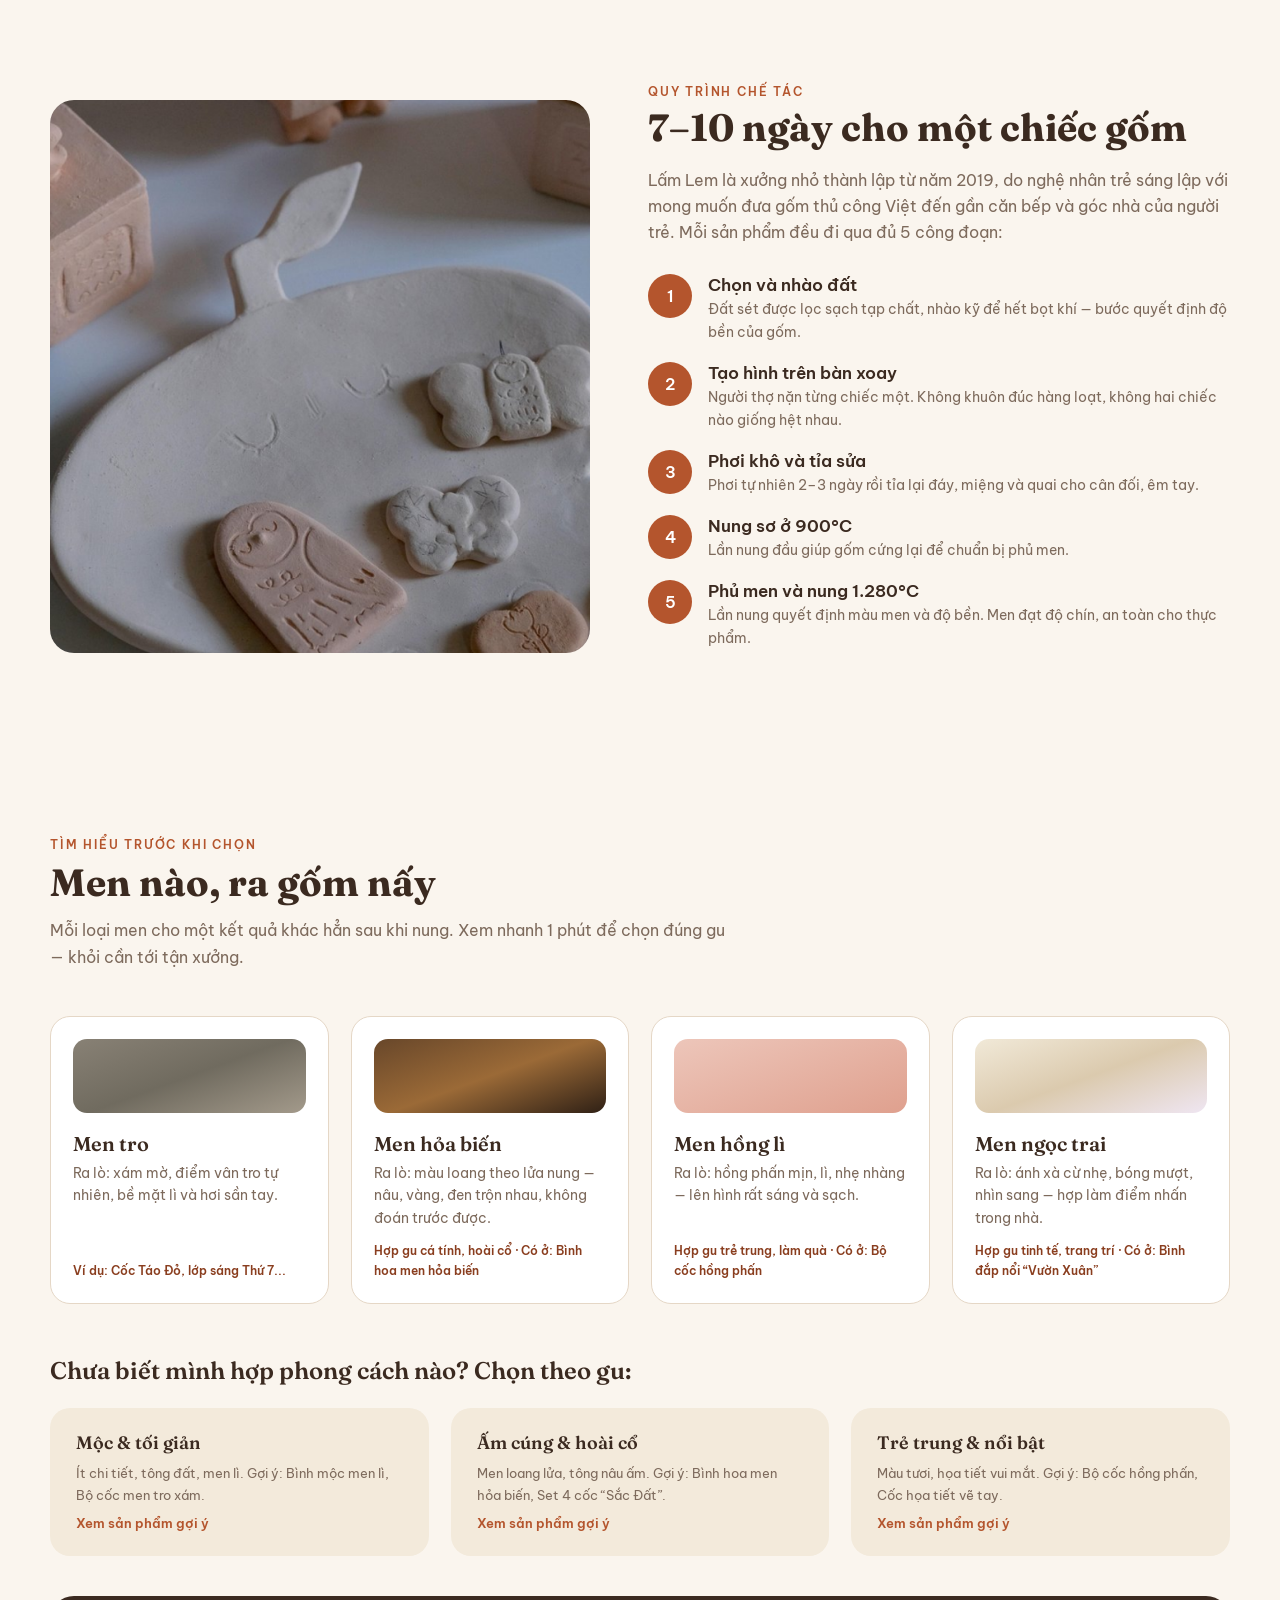
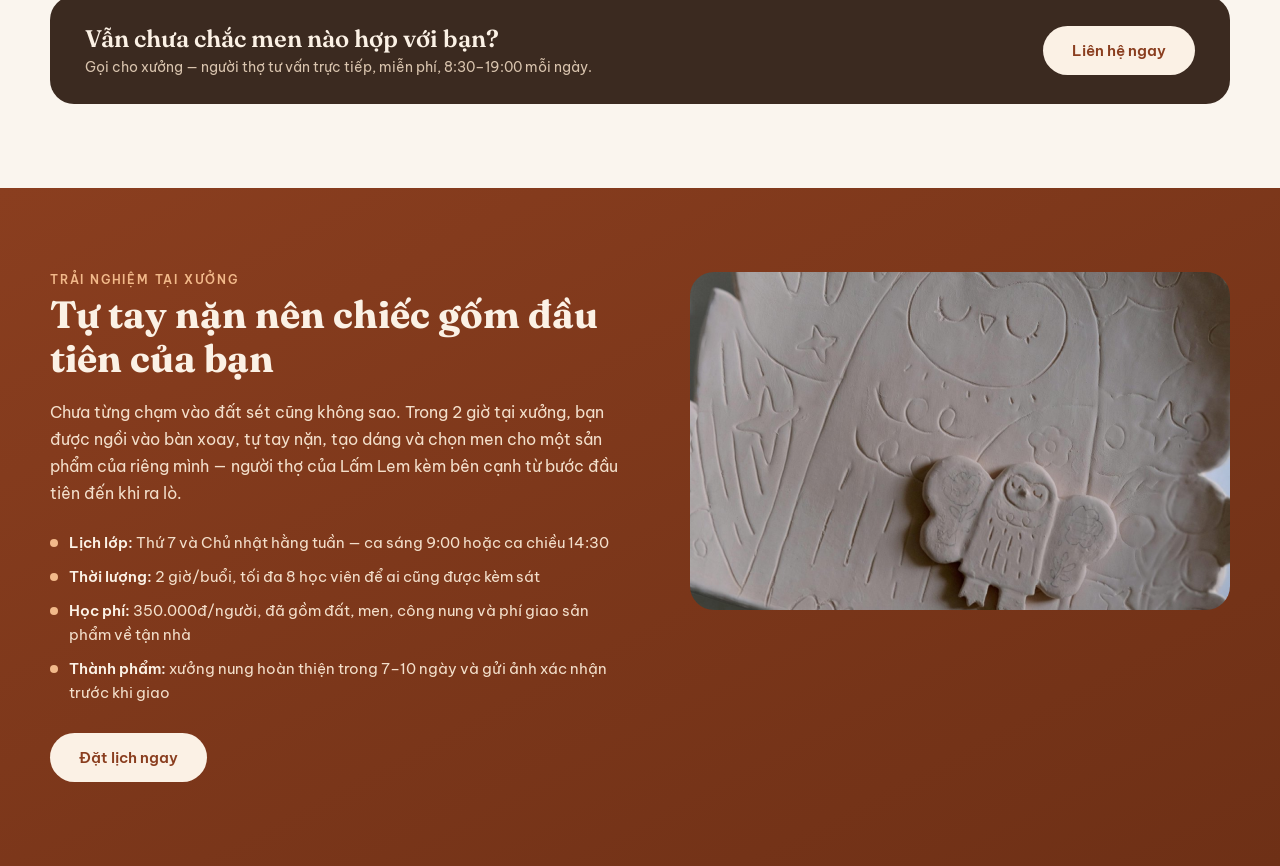
==== section456.html @ 416167be "Phần 2, section456" ====
<!DOCTYPE html>
<html lang="vi">
<head>
  <meta charset="UTF-8">
  <meta name="viewport" content="width=device-width, initial-scale=1">
  <title>Lấm Lem – Gốm thủ công</title>

  <!-- Font chữ từ Google Fonts: Fraunces (tiêu đề) và Be Vietnam Pro (chữ thường) -->
  <link rel="preconnect" href="https://fonts.googleapis.com">
  <link rel="preconnect" href="https://fonts.gstatic.com" crossorigin>
  <link href="https://fonts.googleapis.com/css2?family=Fraunces:opsz,wght@9..144,600;9..144,700&family=Be+Vietnam+Pro:wght@400;500;600&display=swap" rel="stylesheet">

  <style>
 
    body { margin: 0; }

    .b-page,
    .b-page * {
      box-sizing: border-box;
      margin: 0;
    }

    .b-page {
      font-family: "Be Vietnam Pro", sans-serif;
      color: #7D6A5C;
      background: #FAF5EE;
    }

    
    /* Lớp NỀN: phủ kín chiều ngang */
    .b-s2-section {
      background: #FAF5EE;
      padding: 84px 20px;
    }

    /* Hộp NỘI DUNG: căn giữa, ảnh trái - chữ phải */
    .b-s2-container {
      max-width: 1180px;
      margin: 0 auto;
      display: flex;
      align-items: center;
      gap: 58px;
    }

    .b-s2-photo {
      width: 540px;
      height: 553px;
      flex-shrink: 0;         /* không cho ảnh bị co lại */
      object-fit: cover;      /* ảnh vừa khung, không bị méo */
      border-radius: 24px;
    }

    .b-s2-content {
      flex: 1;
    }

    .b-s2-eyebrow {
      font-size: 12px;
      font-weight: 600;
      letter-spacing: 1.8px;
      text-transform: uppercase;   /* viết hoa */
      color: #B4552D;
      margin-bottom: 6px;
    }

    .b-s2-title {
      font-family: "Fraunces", serif;
      font-size: 38px;
      font-weight: 700;
      line-height: 1.2;
      color: #3B2A20;
      margin-bottom: 16px;
    }

    .b-s2-intro {
      font-size: 16px;
      line-height: 1.65;
      margin-bottom: 28px;
    }

    .b-s2-step {
      display: flex;          /* số bên trái, chữ bên phải */
      gap: 16px;
      margin-bottom: 18px;
    }

    .b-s2-number {
      width: 44px;
      height: 44px;
      flex-shrink: 0;
      background: #B4552D;
      color: #FFFFFF;
      font-size: 16px;
      font-weight: 600;
      border-radius: 50%;     /* bo thành hình tròn */
      display: flex;
      align-items: center;    /* căn số vào giữa hình tròn */
      justify-content: center;
    }

    .b-s2-step-title {
      font-size: 17px;
      font-weight: 600;
      color: #3B2A20;
      margin-bottom: 2px;
    }

    .b-s2-step-text {
      font-size: 14px;
      line-height: 1.65;
    }


    /* =================================
       SLIDE 1 - MEN NÀO, RA GỐM NẤY
    ================================= */

    .b-s1-section {
      background: #FAF5EE;
      padding: 84px 20px;
    }

    .b-s1-container {
      max-width: 1180px;
      margin: 0 auto;
    }

    .b-s1-eyebrow {
      font-size: 12px;
      font-weight: 600;
      letter-spacing: 1.8px;
      text-transform: uppercase;
      color: #B4552D;
      margin-bottom: 8px;
    }

    .b-s1-title {
      font-family: "Fraunces", serif;
      font-size: 38px;
      font-weight: 700;
      line-height: 1.2;
      color: #3B2A20;
      margin-bottom: 12px;
    }

    .b-s1-intro {
      font-size: 16px;
      line-height: 1.65;
      max-width: 690px;
    }

    /* --- 4 thẻ men --- */
    .b-s1-men-list {
      display: flex;
      gap: 22px;
      margin-top: 46px;
    }

    .b-s1-men-card {
      flex: 1;
      background: #FFFFFF;
      border: 1px solid #E5D7C6;
      border-radius: 20px;
      padding: 22px;
      display: flex;
      flex-direction: column;
    }

    .b-s1-men-color {
      height: 74px;
      border-radius: 14px;
      margin-bottom: 18px;
    }
    .b-s1-tro      { background: linear-gradient(160deg, #888175, #706B5F, #A39A8B); }
    .b-s1-hoabien  { background: linear-gradient(160deg, #68472A, #9B6A37, #2F2015); }
    .b-s1-hongli   { background: linear-gradient(160deg, #EDC6BA, #DFA08E); }
    .b-s1-ngoctrai { background: linear-gradient(160deg, #F1E9D8, #DBCAAE, #EFE6F2); }

    .b-s1-men-name {
      font-family: "Fraunces", serif;
      font-size: 20px;
      font-weight: 600;
      line-height: 1.25;
      color: #3B2A20;
      margin-bottom: 6px;
    }

    .b-s1-men-text {
      font-size: 14px;
      line-height: 1.6;
    }

    .b-s1-tag {
      margin-top: auto;        /* đẩy xuống đáy thẻ */
      padding-top: 12px;
      font-size: 12px;
      font-weight: 600;
      line-height: 1.65;
      color: #8A3E1F;
    }

    /* --- Chọn theo gu --- */
    .b-s1-gu-heading {
      font-family: "Fraunces", serif;
      font-size: 24px;
      font-weight: 600;
      line-height: 1.25;
      color: #3B2A20;
      margin-top: 52px;
      margin-bottom: 22px;
    }

    .b-s1-gu-list {
      display: flex;
      gap: 22px;
    }

    .b-s1-gu-card {
      flex: 1;
      background: #F3EADB;
      border-radius: 20px;
      padding: 24px 26px;
    }

    .b-s1-gu-name {
      font-family: "Fraunces", serif;
      font-size: 18px;
      font-weight: 600;
      line-height: 1.25;
      color: #3B2A20;
      margin-bottom: 8px;
    }

    .b-s1-gu-text {
      font-size: 13px;
      line-height: 1.7;
      margin-bottom: 6px;
    }

    .b-s1-gu-link {
      font-size: 13px;
      font-weight: 600;
      color: #B4552D;
      text-decoration: none;   /* bỏ gạch chân */
    }

    /* --- Khung liên hệ --- */
    .b-s1-contact {
      background: #3B2A20;
      border-radius: 24px;
      padding: 28px 35px;
      margin-top: 40px;
      display: flex;
      justify-content: space-between;   /* chữ bên trái, nút bên phải */
      align-items: center;
    }

    .b-s1-contact-title {
      font-family: "Fraunces", serif;
      font-size: 24px;
      font-weight: 600;
      line-height: 1.25;
      color: #FBF1E5;
      margin-bottom: 4px;
    }

    .b-s1-contact-text {
      font-size: 14px;
      color: #D9C4AE;
    }

    .b-s1-button {
      background: #FBF1E5;
      color: #8A3E1F;
      font-size: 15px;
      font-weight: 600;
      text-decoration: none;
      padding: 15px 29px;
      border-radius: 999px;    /* bo tròn hoàn toàn */
    }


    /* =================================
       SLIDE 3 - TRẢI NGHIỆM TẠI XƯỞNG
    ================================= */

    /* Nền nâu đỏ chuyển sắc, phủ kín chiều ngang */
    .b-s3-section {
      background: linear-gradient(to bottom right, #8A3E1F, #6E3016);
      padding: 84px 20px;
      color: #F3DFCB;
    }

    .b-s3-container {
      max-width: 1180px;
      margin: 0 auto;
      display: flex;
      align-items: flex-start;   /* 2 cột cùng bắt đầu từ trên */
      gap: 60px;
    }

    .b-s3-content {
      flex: 1;
    }

    .b-s3-eyebrow {
      font-size: 12px;
      font-weight: 600;
      letter-spacing: 1.8px;
      text-transform: uppercase;
      color: #F2B98A;
      margin-bottom: 6px;
    }

    .b-s3-title {
      font-family: "Fraunces", serif;
      font-size: 38px;
      font-weight: 700;
      line-height: 1.15;
      color: #FBF1E5;
      margin-bottom: 18px;
    }

    .b-s3-intro {
      font-size: 16px;
      line-height: 1.7;
      margin-bottom: 24px;
    }

    .b-s3-list {
      list-style: none;          /* bỏ chấm tròn mặc định */
      padding: 0;
      margin-bottom: 28px;
    }

    .b-s3-item {
      position: relative;
      padding-left: 19px;        /* chừa chỗ cho chấm tròn */
      font-size: 15px;
      line-height: 1.6;
      margin-bottom: 10px;
    }

    /* Chấm tròn cam nhạt tự vẽ bằng ::before */
    .b-s3-item::before {
      content: "";
      position: absolute;
      left: 0;
      top: 8px;
      width: 8px;
      height: 8px;
      background: #F2B98A;
      border-radius: 50%;
    }

    .b-s3-label {
      font-weight: 600;
      color: #FBF1E5;
    }

    .b-s3-button {
      display: inline-block;
      background: #FBF1E5;
      color: #8A3E1F;
      font-size: 15px;
      font-weight: 600;
      text-decoration: none;
      padding: 15px 29px;
      border-radius: 999px;
    }

    .b-s3-photo {
      width: 540px;
      height: 338px;
      flex-shrink: 0;
      object-fit: cover;
      border-radius: 24px;
    }


    /* =================================
       MÀN HÌNH NHỎ (điện thoại, máy tính bảng)
    ================================= */
    @media (max-width: 900px) {
      .b-s1-men-list,
      .b-s1-gu-list,
      .b-s1-contact,
      .b-s2-container {
        flex-direction: column;   /* xếp dọc thay vì ngang */
        align-items: flex-start;
      }
      .b-s3-container {
        flex-direction: column-reverse;   /* ảnh lên trên, chữ xuống dưới */
      }
      .b-s1-button {
        margin-top: 20px;
      }
      .b-s2-photo,
      .b-s3-photo {
        width: 100%;
        height: 320px;
      }
    }
  </style>
</head>

<body>
  <div class="b-page">

    <!-- =============== SLIDE 2: QUY TRÌNH CHẾ TÁC =============== -->
    <section class="b-s2-section">
      <div class="b-s2-container">

        <!-- Ảnh bên trái -->
        <img class="b-s2-photo" src="./anh4.png" alt="Đĩa gốm chưa tráng men có khắc hình cú">

        <!-- Chữ bên phải -->
        <div class="b-s2-content">

          <p class="b-s2-eyebrow">Quy trình chế tác</p>
          <h2 class="b-s2-title">7–10 ngày cho một chiếc gốm</h2>
          <p class="b-s2-intro">
            Lấm Lem là xưởng nhỏ thành lập từ năm 2019, do nghệ nhân trẻ sáng lập với mong muốn đưa gốm thủ công Việt đến gần căn bếp và góc nhà của người trẻ. Mỗi sản phẩm đều đi qua đủ 5 công đoạn:
          </p>

          <div class="b-s2-step">
            <div class="b-s2-number">1</div>
            <div>
              <h3 class="b-s2-step-title">Chọn và nhào đất</h3>
              <p class="b-s2-step-text">Đất sét được lọc sạch tạp chất, nhào kỹ để hết bọt khí — bước quyết định độ bền của gốm.</p>
            </div>
          </div>

          <div class="b-s2-step">
            <div class="b-s2-number">2</div>
            <div>
              <h3 class="b-s2-step-title">Tạo hình trên bàn xoay</h3>
              <p class="b-s2-step-text">Người thợ nặn từng chiếc một. Không khuôn đúc hàng loạt, không hai chiếc nào giống hệt nhau.</p>
            </div>
          </div>

          <div class="b-s2-step">
            <div class="b-s2-number">3</div>
            <div>
              <h3 class="b-s2-step-title">Phơi khô và tỉa sửa</h3>
              <p class="b-s2-step-text">Phơi tự nhiên 2–3 ngày rồi tỉa lại đáy, miệng và quai cho cân đối, êm tay.</p>
            </div>
          </div>

          <div class="b-s2-step">
            <div class="b-s2-number">4</div>
            <div>
              <h3 class="b-s2-step-title">Nung sơ ở 900°C</h3>
              <p class="b-s2-step-text">Lần nung đầu giúp gốm cứng lại để chuẩn bị phủ men.</p>
            </div>
          </div>

          <div class="b-s2-step">
            <div class="b-s2-number">5</div>
            <div>
              <h3 class="b-s2-step-title">Phủ men và nung 1.280°C</h3>
              <p class="b-s2-step-text">Lần nung quyết định màu men và độ bền. Men đạt độ chín, an toàn cho thực phẩm.</p>
            </div>
          </div>

        </div>
      </div>
    </section>


    <!-- =============== SLIDE 1: MEN NÀO, RA GỐM NẤY =============== -->
    <section class="b-s1-section">
      <div class="b-s1-container">

        <p class="b-s1-eyebrow">Tìm hiểu trước khi chọn</p>
        <h2 class="b-s1-title">Men nào, ra gốm nấy</h2>
        <p class="b-s1-intro">
          Mỗi loại men cho một kết quả khác hẳn sau khi nung. Xem nhanh 1 phút để chọn đúng gu — khỏi cần tới tận xưởng.
        </p>

        <!-- 4 thẻ men -->
        <div class="b-s1-men-list">

          <div class="b-s1-men-card">
            <div class="b-s1-men-color b-s1-tro"></div>
            <h3 class="b-s1-men-name">Men tro</h3>
            <p class="b-s1-men-text">Ra lò: xám mờ, điểm vân tro tự nhiên, bề mặt lì và hơi sần tay.</p>
            <p class="b-s1-tag">Ví dụ: Cốc Táo Đỏ, lớp sáng Thứ 7...</p>
          </div>

          <div class="b-s1-men-card">
            <div class="b-s1-men-color b-s1-hoabien"></div>
            <h3 class="b-s1-men-name">Men hỏa biến</h3>
            <p class="b-s1-men-text">Ra lò: màu loang theo lửa nung — nâu, vàng, đen trộn nhau, không đoán trước được.</p>
            <p class="b-s1-tag">Hợp gu cá tính, hoài cổ · Có ở: Bình hoa men hỏa biến</p>
          </div>

          <div class="b-s1-men-card">
            <div class="b-s1-men-color b-s1-hongli"></div>
            <h3 class="b-s1-men-name">Men hồng lì</h3>
            <p class="b-s1-men-text">Ra lò: hồng phấn mịn, lì, nhẹ nhàng — lên hình rất sáng và sạch.</p>
            <p class="b-s1-tag">Hợp gu trẻ trung, làm quà · Có ở: Bộ cốc hồng phấn</p>
          </div>

          <div class="b-s1-men-card">
            <div class="b-s1-men-color b-s1-ngoctrai"></div>
            <h3 class="b-s1-men-name">Men ngọc trai</h3>
            <p class="b-s1-men-text">Ra lò: ánh xà cừ nhẹ, bóng mượt, nhìn sang — hợp làm điểm nhấn trong nhà.</p>
            <p class="b-s1-tag">Hợp gu tinh tế, trang trí · Có ở: Bình đắp nổi “Vườn Xuân”</p>
          </div>

        </div>

        <!-- Chọn theo gu -->
        <h3 class="b-s1-gu-heading">Chưa biết mình hợp phong cách nào? Chọn theo gu:</h3>

        <div class="b-s1-gu-list">

          <div class="b-s1-gu-card">
            <h4 class="b-s1-gu-name">Mộc &amp; tối giản</h4>
            <p class="b-s1-gu-text">Ít chi tiết, tông đất, men lì. Gợi ý: Bình mộc men lì, Bộ cốc men tro xám.</p>
            <a class="b-s1-gu-link" href="#">Xem sản phẩm gợi ý</a>
          </div>

          <div class="b-s1-gu-card">
            <h4 class="b-s1-gu-name">Ấm cúng &amp; hoài cổ</h4>
            <p class="b-s1-gu-text">Men loang lửa, tông nâu ấm. Gợi ý: Bình hoa men hỏa biến, Set 4 cốc “Sắc Đất”.</p>
            <a class="b-s1-gu-link" href="#">Xem sản phẩm gợi ý</a>
          </div>

          <div class="b-s1-gu-card">
            <h4 class="b-s1-gu-name">Trẻ trung &amp; nổi bật</h4>
            <p class="b-s1-gu-text">Màu tươi, họa tiết vui mắt. Gợi ý: Bộ cốc hồng phấn, Cốc họa tiết vẽ tay.</p>
            <a class="b-s1-gu-link" href="#">Xem sản phẩm gợi ý</a>
          </div>

        </div>

        <!-- Khung liên hệ -->
        <div class="b-s1-contact">
          <div>
            <h3 class="b-s1-contact-title">Vẫn chưa chắc men nào hợp với bạn?</h3>
            <p class="b-s1-contact-text">Gọi cho xưởng — người thợ tư vấn trực tiếp, miễn phí, 8:30–19:00 mỗi ngày.</p>
          </div>
          <a class="b-s1-button" href="#">Liên hệ ngay</a>
        </div>

      </div>
    </section>


    <!-- =============== SLIDE 3: TRẢI NGHIỆM TẠI XƯỞNG =============== -->
    <section class="b-s3-section">
      <div class="b-s3-container">

        <!-- Chữ bên trái -->
        <div class="b-s3-content">

          <p class="b-s3-eyebrow">Trải nghiệm tại xưởng</p>
          <h2 class="b-s3-title">Tự tay nặn nên chiếc gốm đầu tiên của bạn</h2>
          <p class="b-s3-intro">
            Chưa từng chạm vào đất sét cũng không sao. Trong 2 giờ tại xưởng, bạn được ngồi vào bàn xoay, tự tay nặn, tạo dáng và chọn men cho một sản phẩm của riêng mình — người thợ của Lấm Lem kèm bên cạnh từ bước đầu tiên đến khi ra lò.
          </p>

          <ul class="b-s3-list">
            <li class="b-s3-item">
              <span class="b-s3-label">Lịch lớp:</span> Thứ 7 và Chủ nhật hằng tuần — ca sáng 9:00 hoặc ca chiều 14:30
            </li>
            <li class="b-s3-item">
              <span class="b-s3-label">Thời lượng:</span> 2 giờ/buổi, tối đa 8 học viên để ai cũng được kèm sát
            </li>
            <li class="b-s3-item">
              <span class="b-s3-label">Học phí:</span> 350.000đ/người, đã gồm đất, men, công nung và phí giao sản phẩm về tận nhà
            </li>
            <li class="b-s3-item">
              <span class="b-s3-label">Thành phẩm:</span> xưởng nung hoàn thiện trong 7–10 ngày và gửi ảnh xác nhận trước khi giao
            </li>
          </ul>

          <a class="b-s3-button" href="#">Đặt lịch ngay</a>

        </div>

        <!-- Ảnh bên phải -->
        <img class="b-s3-photo" src="./anh5.png" alt="Các món gốm nặn tay chưa tráng men trên bàn">

      </div>
    </section>

  </div>
</body>
</html>
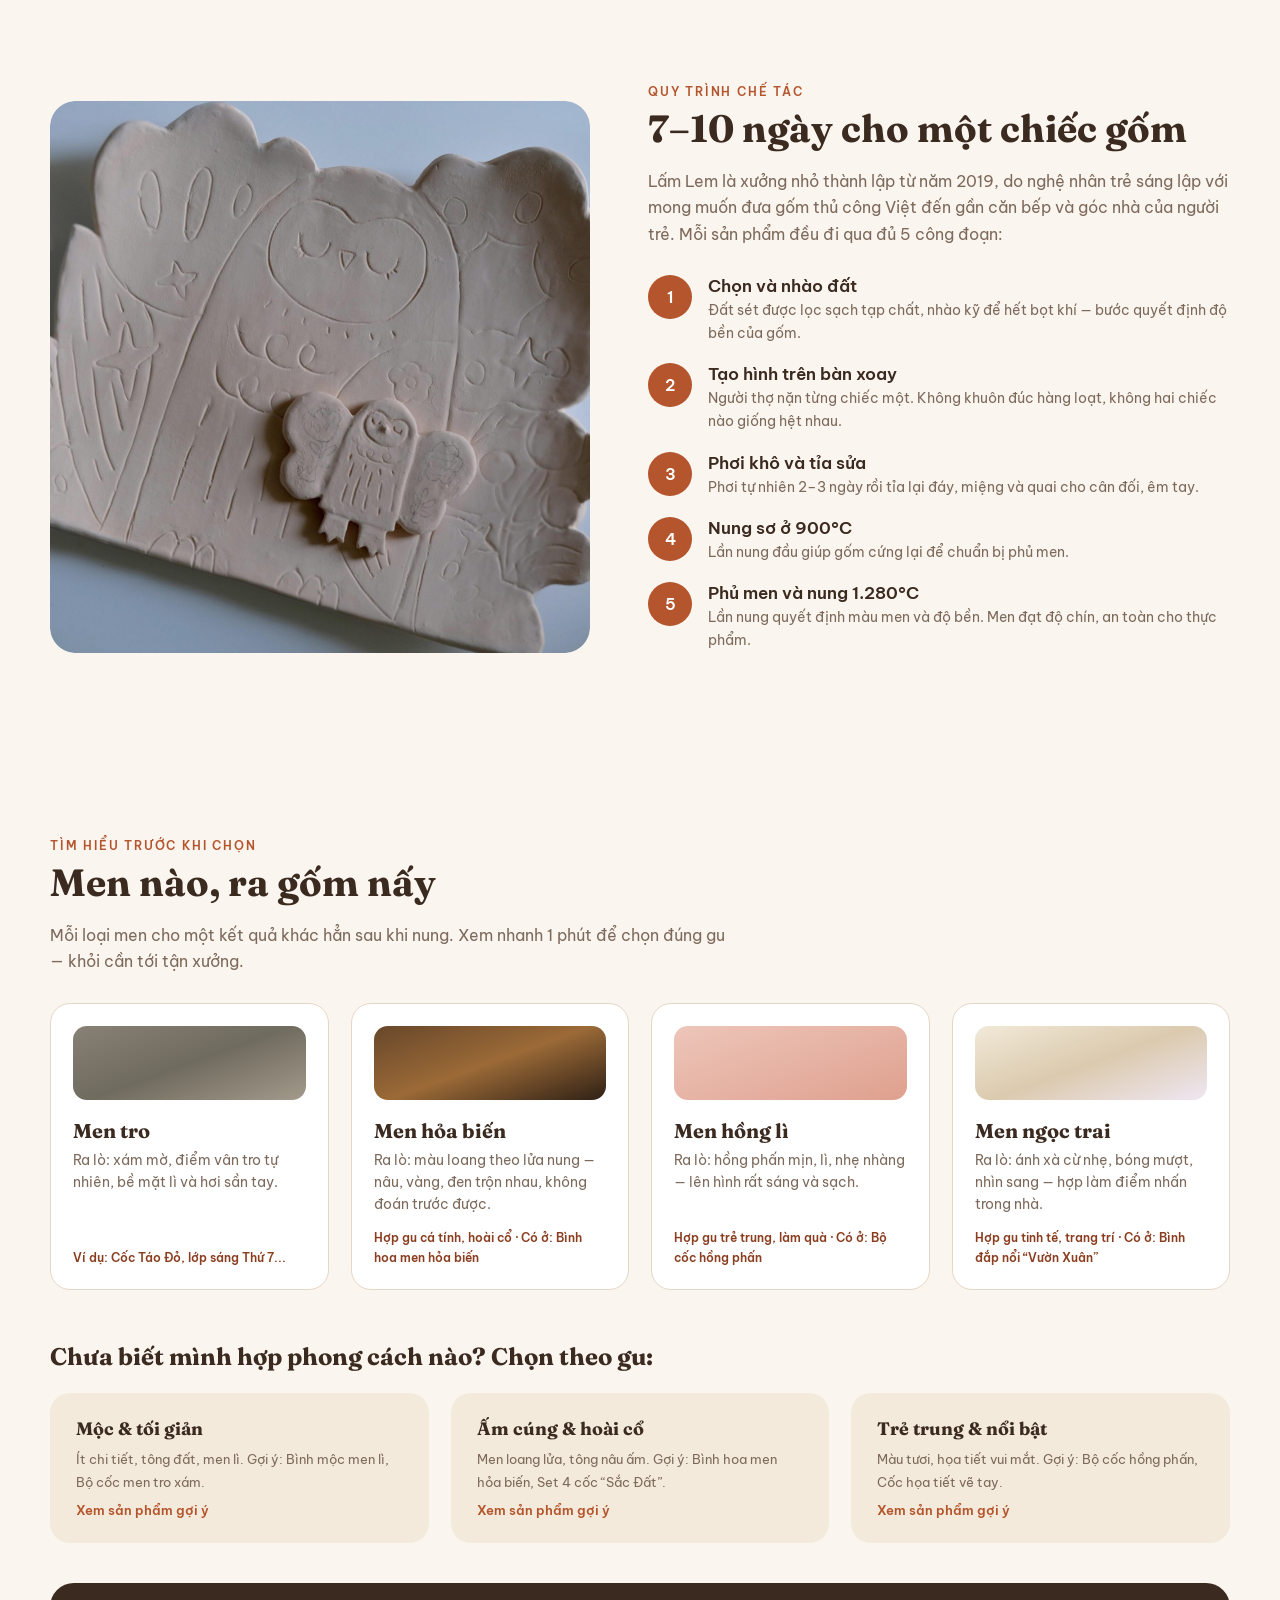
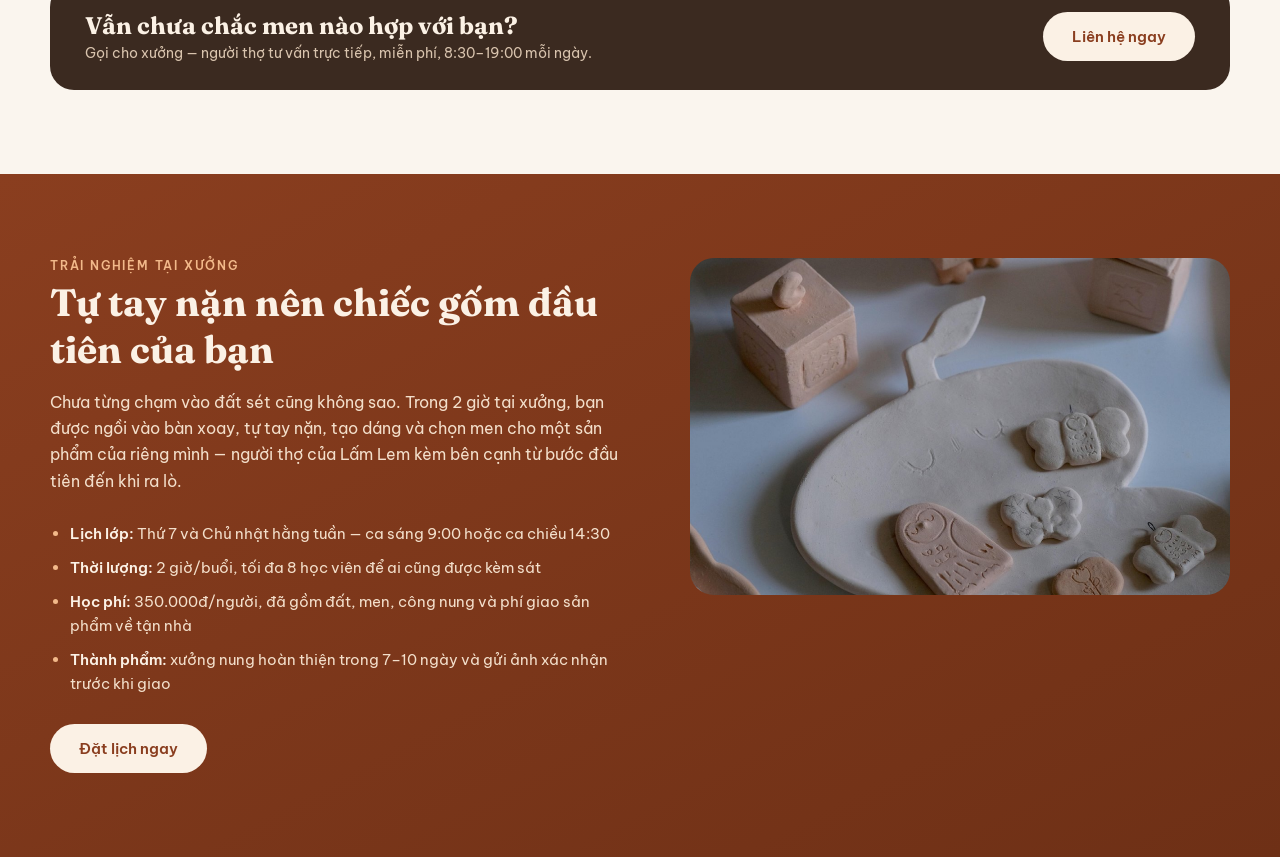
==== commit 955def80: "section456_2" ====
--- a/section456.html
+++ b/section456.html
@@ -2,587 +2,280 @@
 <html lang="vi">
 <head>
   <meta charset="UTF-8">
-  <meta name="viewport" content="width=device-width, initial-scale=1">
+  <meta name="viewport" content="width=device-width, initial-scale=1.0">
   <title>Lấm Lem – Gốm thủ công</title>
 
-  <!-- Font chữ từ Google Fonts: Fraunces (tiêu đề) và Be Vietnam Pro (chữ thường) -->
-  <link rel="preconnect" href="https://fonts.googleapis.com">
-  <link rel="preconnect" href="https://fonts.gstatic.com" crossorigin>
-  <link href="https://fonts.googleapis.com/css2?family=Fraunces:opsz,wght@9..144,600;9..144,700&family=Be+Vietnam+Pro:wght@400;500;600&display=swap" rel="stylesheet">
+  <!-- Tải 2 font chữ từ Google: Fraunces (tiêu đề) và Be Vietnam Pro (chữ thường) -->
+  <link href="https://fonts.googleapis.com/css2?family=Fraunces:wght@600;700&family=Be+Vietnam+Pro:wght@400;600&display=swap" rel="stylesheet">
 
   <style>
- 
+    /* ===== PHẦN B - MEMBER 2 | mọi class bắt đầu bằng "b-" ===== */
+
+    /* Xóa viền trắng mặc định quanh trang (chỉ để test, khi gộp code thì bỏ) */
     body { margin: 0; }
 
-    .b-page,
-    .b-page * {
-      box-sizing: border-box;
-      margin: 0;
-    }
-
-    .b-page {
-      font-family: "Be Vietnam Pro", sans-serif;
-      color: #7D6A5C;
-      background: #FAF5EE;
-    }
-
-    
-    /* Lớp NỀN: phủ kín chiều ngang */
-    .b-s2-section {
-      background: #FAF5EE;
-      padding: 84px 20px;
-    }
-
-    /* Hộp NỘI DUNG: căn giữa, ảnh trái - chữ phải */
-    .b-s2-container {
-      max-width: 1180px;
-      margin: 0 auto;
-      display: flex;
-      align-items: center;
-      gap: 58px;
-    }
-
-    .b-s2-photo {
-      width: 540px;
-      height: 553px;
-      flex-shrink: 0;         /* không cho ảnh bị co lại */
-      object-fit: cover;      /* ảnh vừa khung, không bị méo */
-      border-radius: 24px;
-    }
-
-    .b-s2-content {
-      flex: 1;
-    }
-
-    .b-s2-eyebrow {
-      font-size: 12px;
-      font-weight: 600;
-      letter-spacing: 1.8px;
-      text-transform: uppercase;   /* viết hoa */
-      color: #B4552D;
-      margin-bottom: 6px;
-    }
-
-    .b-s2-title {
-      font-family: "Fraunces", serif;
-      font-size: 38px;
-      font-weight: 700;
-      line-height: 1.2;
-      color: #3B2A20;
-      margin-bottom: 16px;
-    }
-
-    .b-s2-intro {
-      font-size: 16px;
-      line-height: 1.65;
-      margin-bottom: 28px;
-    }
-
-    .b-s2-step {
-      display: flex;          /* số bên trái, chữ bên phải */
-      gap: 16px;
-      margin-bottom: 18px;
-    }
-
-    .b-s2-number {
-      width: 44px;
-      height: 44px;
-      flex-shrink: 0;
-      background: #B4552D;
-      color: #FFFFFF;
-      font-size: 16px;
-      font-weight: 600;
-      border-radius: 50%;     /* bo thành hình tròn */
-      display: flex;
-      align-items: center;    /* căn số vào giữa hình tròn */
-      justify-content: center;
-    }
-
-    .b-s2-step-title {
-      font-size: 17px;
-      font-weight: 600;
-      color: #3B2A20;
-      margin-bottom: 2px;
-    }
-
-    .b-s2-step-text {
-      font-size: 14px;
-      line-height: 1.65;
-    }
-
-
-    /* =================================
-       SLIDE 1 - MEN NÀO, RA GỐM NẤY
-    ================================= */
-
-    .b-s1-section {
-      background: #FAF5EE;
-      padding: 84px 20px;
-    }
-
-    .b-s1-container {
-      max-width: 1180px;
-      margin: 0 auto;
-    }
-
-    .b-s1-eyebrow {
-      font-size: 12px;
-      font-weight: 600;
-      letter-spacing: 1.8px;
-      text-transform: uppercase;
-      color: #B4552D;
-      margin-bottom: 8px;
-    }
-
-    .b-s1-title {
-      font-family: "Fraunces", serif;
-      font-size: 38px;
-      font-weight: 700;
-      line-height: 1.2;
-      color: #3B2A20;
-      margin-bottom: 12px;
-    }
-
-    .b-s1-intro {
-      font-size: 16px;
-      line-height: 1.65;
-      max-width: 690px;
-    }
-
-    /* --- 4 thẻ men --- */
-    .b-s1-men-list {
-      display: flex;
-      gap: 22px;
-      margin-top: 46px;
-    }
-
-    .b-s1-men-card {
-      flex: 1;
-      background: #FFFFFF;
-      border: 1px solid #E5D7C6;
-      border-radius: 20px;
-      padding: 22px;
-      display: flex;
-      flex-direction: column;
-    }
-
-    .b-s1-men-color {
-      height: 74px;
-      border-radius: 14px;
-      margin-bottom: 18px;
-    }
-    .b-s1-tro      { background: linear-gradient(160deg, #888175, #706B5F, #A39A8B); }
-    .b-s1-hoabien  { background: linear-gradient(160deg, #68472A, #9B6A37, #2F2015); }
-    .b-s1-hongli   { background: linear-gradient(160deg, #EDC6BA, #DFA08E); }
-    .b-s1-ngoctrai { background: linear-gradient(160deg, #F1E9D8, #DBCAAE, #EFE6F2); }
-
-    .b-s1-men-name {
-      font-family: "Fraunces", serif;
-      font-size: 20px;
-      font-weight: 600;
-      line-height: 1.25;
-      color: #3B2A20;
-      margin-bottom: 6px;
-    }
-
-    .b-s1-men-text {
-      font-size: 14px;
-      line-height: 1.6;
-    }
-
-    .b-s1-tag {
-      margin-top: auto;        /* đẩy xuống đáy thẻ */
-      padding-top: 12px;
-      font-size: 12px;
-      font-weight: 600;
-      line-height: 1.65;
-      color: #8A3E1F;
-    }
-
-    /* --- Chọn theo gu --- */
-    .b-s1-gu-heading {
-      font-family: "Fraunces", serif;
-      font-size: 24px;
-      font-weight: 600;
-      line-height: 1.25;
-      color: #3B2A20;
-      margin-top: 52px;
-      margin-bottom: 22px;
-    }
-
-    .b-s1-gu-list {
-      display: flex;
-      gap: 22px;
-    }
-
-    .b-s1-gu-card {
-      flex: 1;
-      background: #F3EADB;
-      border-radius: 20px;
-      padding: 24px 26px;
-    }
-
-    .b-s1-gu-name {
-      font-family: "Fraunces", serif;
-      font-size: 18px;
-      font-weight: 600;
-      line-height: 1.25;
-      color: #3B2A20;
-      margin-bottom: 8px;
-    }
-
-    .b-s1-gu-text {
-      font-size: 13px;
-      line-height: 1.7;
-      margin-bottom: 6px;
-    }
-
-    .b-s1-gu-link {
-      font-size: 13px;
-      font-weight: 600;
-      color: #B4552D;
-      text-decoration: none;   /* bỏ gạch chân */
-    }
-
-    /* --- Khung liên hệ --- */
-    .b-s1-contact {
-      background: #3B2A20;
-      border-radius: 24px;
-      padding: 28px 35px;
-      margin-top: 40px;
-      display: flex;
-      justify-content: space-between;   /* chữ bên trái, nút bên phải */
-      align-items: center;
-    }
-
-    .b-s1-contact-title {
-      font-family: "Fraunces", serif;
-      font-size: 24px;
-      font-weight: 600;
-      line-height: 1.25;
-      color: #FBF1E5;
-      margin-bottom: 4px;
-    }
-
-    .b-s1-contact-text {
-      font-size: 14px;
-      color: #D9C4AE;
-    }
-
-    .b-s1-button {
-      background: #FBF1E5;
-      color: #8A3E1F;
-      font-size: 15px;
-      font-weight: 600;
-      text-decoration: none;
-      padding: 15px 29px;
-      border-radius: 999px;    /* bo tròn hoàn toàn */
-    }
-
-
-    /* =================================
-       SLIDE 3 - TRẢI NGHIỆM TẠI XƯỞNG
-    ================================= */
-
-    /* Nền nâu đỏ chuyển sắc, phủ kín chiều ngang */
-    .b-s3-section {
-      background: linear-gradient(to bottom right, #8A3E1F, #6E3016);
-      padding: 84px 20px;
-      color: #F3DFCB;
-    }
-
-    .b-s3-container {
-      max-width: 1180px;
-      margin: 0 auto;
-      display: flex;
-      align-items: flex-start;   /* 2 cột cùng bắt đầu từ trên */
-      gap: 60px;
-    }
-
-    .b-s3-content {
-      flex: 1;
-    }
-
-    .b-s3-eyebrow {
-      font-size: 12px;
-      font-weight: 600;
-      letter-spacing: 1.8px;
-      text-transform: uppercase;
-      color: #F2B98A;
-      margin-bottom: 6px;
-    }
-
-    .b-s3-title {
-      font-family: "Fraunces", serif;
-      font-size: 38px;
-      font-weight: 700;
-      line-height: 1.15;
-      color: #FBF1E5;
-      margin-bottom: 18px;
-    }
-
-    .b-s3-intro {
-      font-size: 16px;
-      line-height: 1.7;
-      margin-bottom: 24px;
-    }
-
-    .b-s3-list {
-      list-style: none;          /* bỏ chấm tròn mặc định */
-      padding: 0;
-      margin-bottom: 28px;
-    }
-
-    .b-s3-item {
-      position: relative;
-      padding-left: 19px;        /* chừa chỗ cho chấm tròn */
-      font-size: 15px;
-      line-height: 1.6;
-      margin-bottom: 10px;
-    }
-
-    /* Chấm tròn cam nhạt tự vẽ bằng ::before */
-    .b-s3-item::before {
-      content: "";
-      position: absolute;
-      left: 0;
-      top: 8px;
-      width: 8px;
-      height: 8px;
-      background: #F2B98A;
-      border-radius: 50%;
-    }
-
-    .b-s3-label {
-      font-weight: 600;
-      color: #FBF1E5;
-    }
-
-    .b-s3-button {
-      display: inline-block;
-      background: #FBF1E5;
-      color: #8A3E1F;
-      font-size: 15px;
-      font-weight: 600;
-      text-decoration: none;
-      padding: 15px 29px;
-      border-radius: 999px;
-    }
-
-    .b-s3-photo {
-      width: 540px;
-      height: 338px;
-      flex-shrink: 0;
-      object-fit: cover;
-      border-radius: 24px;
-    }
-
-
-    /* =================================
-       MÀN HÌNH NHỎ (điện thoại, máy tính bảng)
-    ================================= */
-    @media (max-width: 900px) {
-      .b-s1-men-list,
-      .b-s1-gu-list,
-      .b-s1-contact,
-      .b-s2-container {
-        flex-direction: column;   /* xếp dọc thay vì ngang */
-        align-items: flex-start;
-      }
-      .b-s3-container {
-        flex-direction: column-reverse;   /* ảnh lên trên, chữ xuống dưới */
-      }
-      .b-s1-button {
-        margin-top: 20px;
-      }
-      .b-s2-photo,
-      .b-s3-photo {
-        width: 100%;
-        height: 320px;
-      }
-    }
+    /* Xóa khoảng trống thừa và tính kích thước hộp gồm cả padding */
+    .b-page, .b-page * { box-sizing: border-box; margin: 0; }
+
+    /* Cài đặt chung cho cả trang: font, màu chữ, màu nền kem */
+    .b-page { font-family: "Be Vietnam Pro", sans-serif; color: #7D6A5C; background: #FAF5EE; }
+
+
+    /* ===== CÁC KHỐI DÙNG CHUNG CHO CẢ 3 SLIDE ===== */
+
+    /* Mỗi slide: chừa 84px trên và dưới, 20px hai bên */
+    .b-section { padding: 84px 20px; }
+
+    /* Slide nền tối: nền nâu đỏ chuyển sắc, chữ sáng */
+    .b-section-dark { background: linear-gradient(to bottom right, #8A3E1F, #6E3016); color: #F3DFCB; }
+
+    /* Hộp nội dung: rộng tối đa 1180px và nằm giữa trang */
+    .b-container { max-width: 1180px; margin: 0 auto; }
+
+    /* Xếp 2 cột ngang (ảnh và chữ), cách nhau 58px */
+    .b-row { display: flex; gap: 58px; }
+    .b-row-center { align-items: center; }       /* 2 cột căn giữa theo chiều dọc */
+    .b-row-top { align-items: flex-start; }      /* 2 cột bắt đầu từ trên cùng */
+    .b-text { flex: 1; }                         /* cột chữ chiếm hết chỗ còn lại */
+
+    /* Ảnh: rộng 540px, bo góc */
+    .b-photo { width: 540px; border-radius: 24px; }
+
+    /* Dòng chữ nhỏ viết hoa phía trên tiêu đề */
+    .b-eyebrow { font-size: 12px; font-weight: 600; letter-spacing: 1.8px; text-transform: uppercase; color: #B4552D; margin-bottom: 6px; }
+    .b-eyebrow-light { color: #F2B98A; }         /* màu cho nền tối */
+
+    /* Tiêu đề lớn */
+    .b-title { font-size: 38px; font-weight: 700; color: #3B2A20; margin-bottom: 16px; }
+    .b-title-light { color: #FBF1E5; }           /* màu cho nền tối */
+
+    /* Đoạn giới thiệu */
+    .b-intro { font-size: 16px; line-height: 1.65; max-width: 690px; margin-bottom: 28px; }
+
+    /* Nút bấm hình viên thuốc */
+    .b-button { display: inline-block; background: #FBF1E5; color: #8A3E1F; font-size: 15px; font-weight: 600; text-decoration: none; padding: 15px 29px; border-radius: 999px; }
+
+    /* Các tiêu đề dùng font Fraunces */
+    .b-title, .b-men-name, .b-gu-heading, .b-gu-name, .b-contact-title { font-family: "Fraunces", serif; }
+    /* Các tiêu đề dùng màu nâu đậm */
+    .b-men-name, .b-gu-heading, .b-gu-name { color: #3B2A20; }
+
+
+    /* ===== SLIDE "QUY TRÌNH CHẾ TÁC" ===== */
+
+    .b-step { display: flex; gap: 16px; margin-bottom: 18px; }   /* mỗi bước: số bên trái, chữ bên phải */
+
+    /* Vòng tròn chứa số */
+    .b-number { width: 44px; height: 44px; flex-shrink: 0; background: #B4552D; color: #FFFFFF; font-weight: 600; border-radius: 50%; display: flex; align-items: center; justify-content: center; }
+
+    .b-step-title { font-size: 17px; font-weight: 600; color: #3B2A20; margin-bottom: 2px; }
+    .b-step-text { font-size: 14px; line-height: 1.65; }
+
+
+    /* ===== SLIDE "MEN NÀO, RA GỐM NẤY" ===== */
+
+    /* 4 thẻ men xếp ngang, chia đều chiều rộng */
+    .b-men-list { display: flex; gap: 22px; margin-top: 18px; }
+    .b-men-card { flex: 1; background: #FFFFFF; border: 1px solid #E5D7C6; border-radius: 20px; padding: 22px; display: flex; flex-direction: column; }
+
+    /* Ô màu phía trên mỗi thẻ, và màu riêng cho từng loại men */
+    .b-men-color { height: 74px; border-radius: 14px; margin-bottom: 18px; }
+    .b-tro      { background: linear-gradient(160deg, #888175, #706B5F, #A39A8B); }
+    .b-hoabien  { background: linear-gradient(160deg, #68472A, #9B6A37, #2F2015); }
+    .b-hongli   { background: linear-gradient(160deg, #EDC6BA, #DFA08E); }
+    .b-ngoctrai { background: linear-gradient(160deg, #F1E9D8, #DBCAAE, #EFE6F2); }
+
+    .b-men-name { font-size: 20px; margin-bottom: 6px; }
+    .b-men-text { font-size: 14px; line-height: 1.6; }
+    .b-tag { margin-top: auto; padding-top: 12px; font-size: 12px; font-weight: 600; line-height: 1.65; color: #8A3E1F; }   /* margin-top: auto đẩy dòng này xuống đáy thẻ */
+
+    /* Phần "Chọn theo gu": 3 thẻ màu be xếp ngang */
+    .b-gu-heading { font-size: 24px; margin: 52px 0 22px; }
+    .b-gu-list { display: flex; gap: 22px; }
+    .b-gu-card { flex: 1; background: #F3EADB; border-radius: 20px; padding: 24px 26px; }
+    .b-gu-name { font-size: 18px; margin-bottom: 8px; }
+    .b-gu-text { font-size: 13px; line-height: 1.7; margin-bottom: 6px; }
+    .b-gu-link { font-size: 13px; font-weight: 600; color: #B4552D; text-decoration: none; }
+
+    /* Khung liên hệ nâu đậm: chữ bên trái, nút bên phải */
+    .b-contact { background: #3B2A20; border-radius: 24px; padding: 28px 35px; margin-top: 40px; display: flex; justify-content: space-between; align-items: center; }
+    .b-contact-title { font-size: 24px; color: #FBF1E5; margin-bottom: 4px; }
+    .b-contact-text { font-size: 14px; color: #D9C4AE; }
+
+
+    /* ===== SLIDE "TRẢI NGHIỆM TẠI XƯỞNG" ===== */
+
+    .b-list { padding-left: 20px; margin-bottom: 28px; }          /* danh sách có chấm tròn */
+    .b-item { font-size: 15px; line-height: 1.6; margin-bottom: 10px; }
+    .b-item::marker { color: #F2B98A; }                           /* đổi màu chấm tròn */
+    .b-label { font-weight: 600; color: #FBF1E5; }                /* phần chữ đậm đầu mỗi dòng */
   </style>
 </head>
 
 <body>
   <div class="b-page">
 
-    <!-- =============== SLIDE 2: QUY TRÌNH CHẾ TÁC =============== -->
-    <section class="b-s2-section">
-      <div class="b-s2-container">
-
-        <!-- Ảnh bên trái -->
-        <img class="b-s2-photo" src="./anh4.png" alt="Đĩa gốm chưa tráng men có khắc hình cú">
-
-        <!-- Chữ bên phải -->
-        <div class="b-s2-content">
-
-          <p class="b-s2-eyebrow">Quy trình chế tác</p>
-          <h2 class="b-s2-title">7–10 ngày cho một chiếc gốm</h2>
-          <p class="b-s2-intro">
+    <!-- ========== SLIDE: QUY TRÌNH CHẾ TÁC ========== -->
+    <section class="b-section">
+      <div class="b-container b-row b-row-center">
+
+        <img class="b-photo" src="./anh5.png" alt="Đĩa gốm chưa tráng men có khắc hình cú">
+
+        <div class="b-text">
+          <p class="b-eyebrow">Quy trình chế tác</p>
+          <h2 class="b-title">7–10 ngày cho một chiếc gốm</h2>
+          <p class="b-intro">
             Lấm Lem là xưởng nhỏ thành lập từ năm 2019, do nghệ nhân trẻ sáng lập với mong muốn đưa gốm thủ công Việt đến gần căn bếp và góc nhà của người trẻ. Mỗi sản phẩm đều đi qua đủ 5 công đoạn:
           </p>
 
-          <div class="b-s2-step">
-            <div class="b-s2-number">1</div>
-            <div>
-              <h3 class="b-s2-step-title">Chọn và nhào đất</h3>
-              <p class="b-s2-step-text">Đất sét được lọc sạch tạp chất, nhào kỹ để hết bọt khí — bước quyết định độ bền của gốm.</p>
-            </div>
-          </div>
-
-          <div class="b-s2-step">
-            <div class="b-s2-number">2</div>
-            <div>
-              <h3 class="b-s2-step-title">Tạo hình trên bàn xoay</h3>
-              <p class="b-s2-step-text">Người thợ nặn từng chiếc một. Không khuôn đúc hàng loạt, không hai chiếc nào giống hệt nhau.</p>
-            </div>
-          </div>
-
-          <div class="b-s2-step">
-            <div class="b-s2-number">3</div>
-            <div>
-              <h3 class="b-s2-step-title">Phơi khô và tỉa sửa</h3>
-              <p class="b-s2-step-text">Phơi tự nhiên 2–3 ngày rồi tỉa lại đáy, miệng và quai cho cân đối, êm tay.</p>
-            </div>
-          </div>
-
-          <div class="b-s2-step">
-            <div class="b-s2-number">4</div>
-            <div>
-              <h3 class="b-s2-step-title">Nung sơ ở 900°C</h3>
-              <p class="b-s2-step-text">Lần nung đầu giúp gốm cứng lại để chuẩn bị phủ men.</p>
-            </div>
-          </div>
-
-          <div class="b-s2-step">
-            <div class="b-s2-number">5</div>
-            <div>
-              <h3 class="b-s2-step-title">Phủ men và nung 1.280°C</h3>
-              <p class="b-s2-step-text">Lần nung quyết định màu men và độ bền. Men đạt độ chín, an toàn cho thực phẩm.</p>
-            </div>
-          </div>
-
-        </div>
+          <div class="b-step">
+            <div class="b-number">1</div>
+            <div>
+              <h3 class="b-step-title">Chọn và nhào đất</h3>
+              <p class="b-step-text">Đất sét được lọc sạch tạp chất, nhào kỹ để hết bọt khí — bước quyết định độ bền của gốm.</p>
+            </div>
+          </div>
+
+          <div class="b-step">
+            <div class="b-number">2</div>
+            <div>
+              <h3 class="b-step-title">Tạo hình trên bàn xoay</h3>
+              <p class="b-step-text">Người thợ nặn từng chiếc một. Không khuôn đúc hàng loạt, không hai chiếc nào giống hệt nhau.</p>
+            </div>
+          </div>
+
+          <div class="b-step">
+            <div class="b-number">3</div>
+            <div>
+              <h3 class="b-step-title">Phơi khô và tỉa sửa</h3>
+              <p class="b-step-text">Phơi tự nhiên 2–3 ngày rồi tỉa lại đáy, miệng và quai cho cân đối, êm tay.</p>
+            </div>
+          </div>
+
+          <div class="b-step">
+            <div class="b-number">4</div>
+            <div>
+              <h3 class="b-step-title">Nung sơ ở 900°C</h3>
+              <p class="b-step-text">Lần nung đầu giúp gốm cứng lại để chuẩn bị phủ men.</p>
+            </div>
+          </div>
+
+          <div class="b-step">
+            <div class="b-number">5</div>
+            <div>
+              <h3 class="b-step-title">Phủ men và nung 1.280°C</h3>
+              <p class="b-step-text">Lần nung quyết định màu men và độ bền. Men đạt độ chín, an toàn cho thực phẩm.</p>
+            </div>
+          </div>
+        </div>
+
       </div>
     </section>
 
 
-    <!-- =============== SLIDE 1: MEN NÀO, RA GỐM NẤY =============== -->
-    <section class="b-s1-section">
-      <div class="b-s1-container">
-
-        <p class="b-s1-eyebrow">Tìm hiểu trước khi chọn</p>
-        <h2 class="b-s1-title">Men nào, ra gốm nấy</h2>
-        <p class="b-s1-intro">
+    <!-- ========== SLIDE: MEN NÀO, RA GỐM NẤY ========== -->
+    <section class="b-section">
+      <div class="b-container">
+
+        <p class="b-eyebrow">Tìm hiểu trước khi chọn</p>
+        <h2 class="b-title">Men nào, ra gốm nấy</h2>
+        <p class="b-intro">
           Mỗi loại men cho một kết quả khác hẳn sau khi nung. Xem nhanh 1 phút để chọn đúng gu — khỏi cần tới tận xưởng.
         </p>
 
         <!-- 4 thẻ men -->
-        <div class="b-s1-men-list">
-
-          <div class="b-s1-men-card">
-            <div class="b-s1-men-color b-s1-tro"></div>
-            <h3 class="b-s1-men-name">Men tro</h3>
-            <p class="b-s1-men-text">Ra lò: xám mờ, điểm vân tro tự nhiên, bề mặt lì và hơi sần tay.</p>
-            <p class="b-s1-tag">Ví dụ: Cốc Táo Đỏ, lớp sáng Thứ 7...</p>
-          </div>
-
-          <div class="b-s1-men-card">
-            <div class="b-s1-men-color b-s1-hoabien"></div>
-            <h3 class="b-s1-men-name">Men hỏa biến</h3>
-            <p class="b-s1-men-text">Ra lò: màu loang theo lửa nung — nâu, vàng, đen trộn nhau, không đoán trước được.</p>
-            <p class="b-s1-tag">Hợp gu cá tính, hoài cổ · Có ở: Bình hoa men hỏa biến</p>
-          </div>
-
-          <div class="b-s1-men-card">
-            <div class="b-s1-men-color b-s1-hongli"></div>
-            <h3 class="b-s1-men-name">Men hồng lì</h3>
-            <p class="b-s1-men-text">Ra lò: hồng phấn mịn, lì, nhẹ nhàng — lên hình rất sáng và sạch.</p>
-            <p class="b-s1-tag">Hợp gu trẻ trung, làm quà · Có ở: Bộ cốc hồng phấn</p>
-          </div>
-
-          <div class="b-s1-men-card">
-            <div class="b-s1-men-color b-s1-ngoctrai"></div>
-            <h3 class="b-s1-men-name">Men ngọc trai</h3>
-            <p class="b-s1-men-text">Ra lò: ánh xà cừ nhẹ, bóng mượt, nhìn sang — hợp làm điểm nhấn trong nhà.</p>
-            <p class="b-s1-tag">Hợp gu tinh tế, trang trí · Có ở: Bình đắp nổi “Vườn Xuân”</p>
+        <div class="b-men-list">
+
+          <div class="b-men-card">
+            <div class="b-men-color b-tro"></div>
+            <h3 class="b-men-name">Men tro</h3>
+            <p class="b-men-text">Ra lò: xám mờ, điểm vân tro tự nhiên, bề mặt lì và hơi sần tay.</p>
+            <p class="b-tag">Ví dụ: Cốc Táo Đỏ, lớp sáng Thứ 7...</p>
+          </div>
+
+          <div class="b-men-card">
+            <div class="b-men-color b-hoabien"></div>
+            <h3 class="b-men-name">Men hỏa biến</h3>
+            <p class="b-men-text">Ra lò: màu loang theo lửa nung — nâu, vàng, đen trộn nhau, không đoán trước được.</p>
+            <p class="b-tag">Hợp gu cá tính, hoài cổ · Có ở: Bình hoa men hỏa biến</p>
+          </div>
+
+          <div class="b-men-card">
+            <div class="b-men-color b-hongli"></div>
+            <h3 class="b-men-name">Men hồng lì</h3>
+            <p class="b-men-text">Ra lò: hồng phấn mịn, lì, nhẹ nhàng — lên hình rất sáng và sạch.</p>
+            <p class="b-tag">Hợp gu trẻ trung, làm quà · Có ở: Bộ cốc hồng phấn</p>
+          </div>
+
+          <div class="b-men-card">
+            <div class="b-men-color b-ngoctrai"></div>
+            <h3 class="b-men-name">Men ngọc trai</h3>
+            <p class="b-men-text">Ra lò: ánh xà cừ nhẹ, bóng mượt, nhìn sang — hợp làm điểm nhấn trong nhà.</p>
+            <p class="b-tag">Hợp gu tinh tế, trang trí · Có ở: Bình đắp nổi “Vườn Xuân”</p>
           </div>
 
         </div>
 
         <!-- Chọn theo gu -->
-        <h3 class="b-s1-gu-heading">Chưa biết mình hợp phong cách nào? Chọn theo gu:</h3>
-
-        <div class="b-s1-gu-list">
-
-          <div class="b-s1-gu-card">
-            <h4 class="b-s1-gu-name">Mộc &amp; tối giản</h4>
-            <p class="b-s1-gu-text">Ít chi tiết, tông đất, men lì. Gợi ý: Bình mộc men lì, Bộ cốc men tro xám.</p>
-            <a class="b-s1-gu-link" href="#">Xem sản phẩm gợi ý</a>
-          </div>
-
-          <div class="b-s1-gu-card">
-            <h4 class="b-s1-gu-name">Ấm cúng &amp; hoài cổ</h4>
-            <p class="b-s1-gu-text">Men loang lửa, tông nâu ấm. Gợi ý: Bình hoa men hỏa biến, Set 4 cốc “Sắc Đất”.</p>
-            <a class="b-s1-gu-link" href="#">Xem sản phẩm gợi ý</a>
-          </div>
-
-          <div class="b-s1-gu-card">
-            <h4 class="b-s1-gu-name">Trẻ trung &amp; nổi bật</h4>
-            <p class="b-s1-gu-text">Màu tươi, họa tiết vui mắt. Gợi ý: Bộ cốc hồng phấn, Cốc họa tiết vẽ tay.</p>
-            <a class="b-s1-gu-link" href="#">Xem sản phẩm gợi ý</a>
+        <h3 class="b-gu-heading">Chưa biết mình hợp phong cách nào? Chọn theo gu:</h3>
+
+        <div class="b-gu-list">
+
+          <div class="b-gu-card">
+            <h4 class="b-gu-name">Mộc &amp; tối giản</h4>
+            <p class="b-gu-text">Ít chi tiết, tông đất, men lì. Gợi ý: Bình mộc men lì, Bộ cốc men tro xám.</p>
+            <a class="b-gu-link" href="#">Xem sản phẩm gợi ý</a>
+          </div>
+
+          <div class="b-gu-card">
+            <h4 class="b-gu-name">Ấm cúng &amp; hoài cổ</h4>
+            <p class="b-gu-text">Men loang lửa, tông nâu ấm. Gợi ý: Bình hoa men hỏa biến, Set 4 cốc “Sắc Đất”.</p>
+            <a class="b-gu-link" href="#">Xem sản phẩm gợi ý</a>
+          </div>
+
+          <div class="b-gu-card">
+            <h4 class="b-gu-name">Trẻ trung &amp; nổi bật</h4>
+            <p class="b-gu-text">Màu tươi, họa tiết vui mắt. Gợi ý: Bộ cốc hồng phấn, Cốc họa tiết vẽ tay.</p>
+            <a class="b-gu-link" href="#">Xem sản phẩm gợi ý</a>
           </div>
 
         </div>
 
         <!-- Khung liên hệ -->
-        <div class="b-s1-contact">
+        <div class="b-contact">
           <div>
-            <h3 class="b-s1-contact-title">Vẫn chưa chắc men nào hợp với bạn?</h3>
-            <p class="b-s1-contact-text">Gọi cho xưởng — người thợ tư vấn trực tiếp, miễn phí, 8:30–19:00 mỗi ngày.</p>
-          </div>
-          <a class="b-s1-button" href="#">Liên hệ ngay</a>
+            <h3 class="b-contact-title">Vẫn chưa chắc men nào hợp với bạn?</h3>
+            <p class="b-contact-text">Gọi cho xưởng — người thợ tư vấn trực tiếp, miễn phí, 8:30–19:00 mỗi ngày.</p>
+          </div>
+          <a class="b-button" href="#">Liên hệ ngay</a>
         </div>
 
       </div>
     </section>
 
 
-    <!-- =============== SLIDE 3: TRẢI NGHIỆM TẠI XƯỞNG =============== -->
-    <section class="b-s3-section">
-      <div class="b-s3-container">
-
-        <!-- Chữ bên trái -->
-        <div class="b-s3-content">
-
-          <p class="b-s3-eyebrow">Trải nghiệm tại xưởng</p>
-          <h2 class="b-s3-title">Tự tay nặn nên chiếc gốm đầu tiên của bạn</h2>
-          <p class="b-s3-intro">
+    <!-- ========== SLIDE: TRẢI NGHIỆM TẠI XƯỞNG ========== -->
+    <section class="b-section b-section-dark">
+      <div class="b-container b-row b-row-top">
+
+        <div class="b-text">
+          <p class="b-eyebrow b-eyebrow-light">Trải nghiệm tại xưởng</p>
+          <h2 class="b-title b-title-light">Tự tay nặn nên chiếc gốm đầu tiên của bạn</h2>
+          <p class="b-intro">
             Chưa từng chạm vào đất sét cũng không sao. Trong 2 giờ tại xưởng, bạn được ngồi vào bàn xoay, tự tay nặn, tạo dáng và chọn men cho một sản phẩm của riêng mình — người thợ của Lấm Lem kèm bên cạnh từ bước đầu tiên đến khi ra lò.
           </p>
 
-          <ul class="b-s3-list">
-            <li class="b-s3-item">
-              <span class="b-s3-label">Lịch lớp:</span> Thứ 7 và Chủ nhật hằng tuần — ca sáng 9:00 hoặc ca chiều 14:30
-            </li>
-            <li class="b-s3-item">
-              <span class="b-s3-label">Thời lượng:</span> 2 giờ/buổi, tối đa 8 học viên để ai cũng được kèm sát
-            </li>
-            <li class="b-s3-item">
-              <span class="b-s3-label">Học phí:</span> 350.000đ/người, đã gồm đất, men, công nung và phí giao sản phẩm về tận nhà
-            </li>
-            <li class="b-s3-item">
-              <span class="b-s3-label">Thành phẩm:</span> xưởng nung hoàn thiện trong 7–10 ngày và gửi ảnh xác nhận trước khi giao
-            </li>
+          <ul class="b-list">
+            <li class="b-item"><span class="b-label">Lịch lớp:</span> Thứ 7 và Chủ nhật hằng tuần — ca sáng 9:00 hoặc ca chiều 14:30</li>
+            <li class="b-item"><span class="b-label">Thời lượng:</span> 2 giờ/buổi, tối đa 8 học viên để ai cũng được kèm sát</li>
+            <li class="b-item"><span class="b-label">Học phí:</span> 350.000đ/người, đã gồm đất, men, công nung và phí giao sản phẩm về tận nhà</li>
+            <li class="b-item"><span class="b-label">Thành phẩm:</span> xưởng nung hoàn thiện trong 7–10 ngày và gửi ảnh xác nhận trước khi giao</li>
           </ul>
 
-          <a class="b-s3-button" href="#">Đặt lịch ngay</a>
-
-        </div>
-
-        <!-- Ảnh bên phải -->
-        <img class="b-s3-photo" src="./anh5.png" alt="Các món gốm nặn tay chưa tráng men trên bàn">
+          <a class="b-button" href="#">Đặt lịch ngay</a>
+        </div>
+
+        <img class="b-photo" src="./anh4.png" alt="Các món gốm nặn tay chưa tráng men trên bàn">
 
       </div>
     </section>
